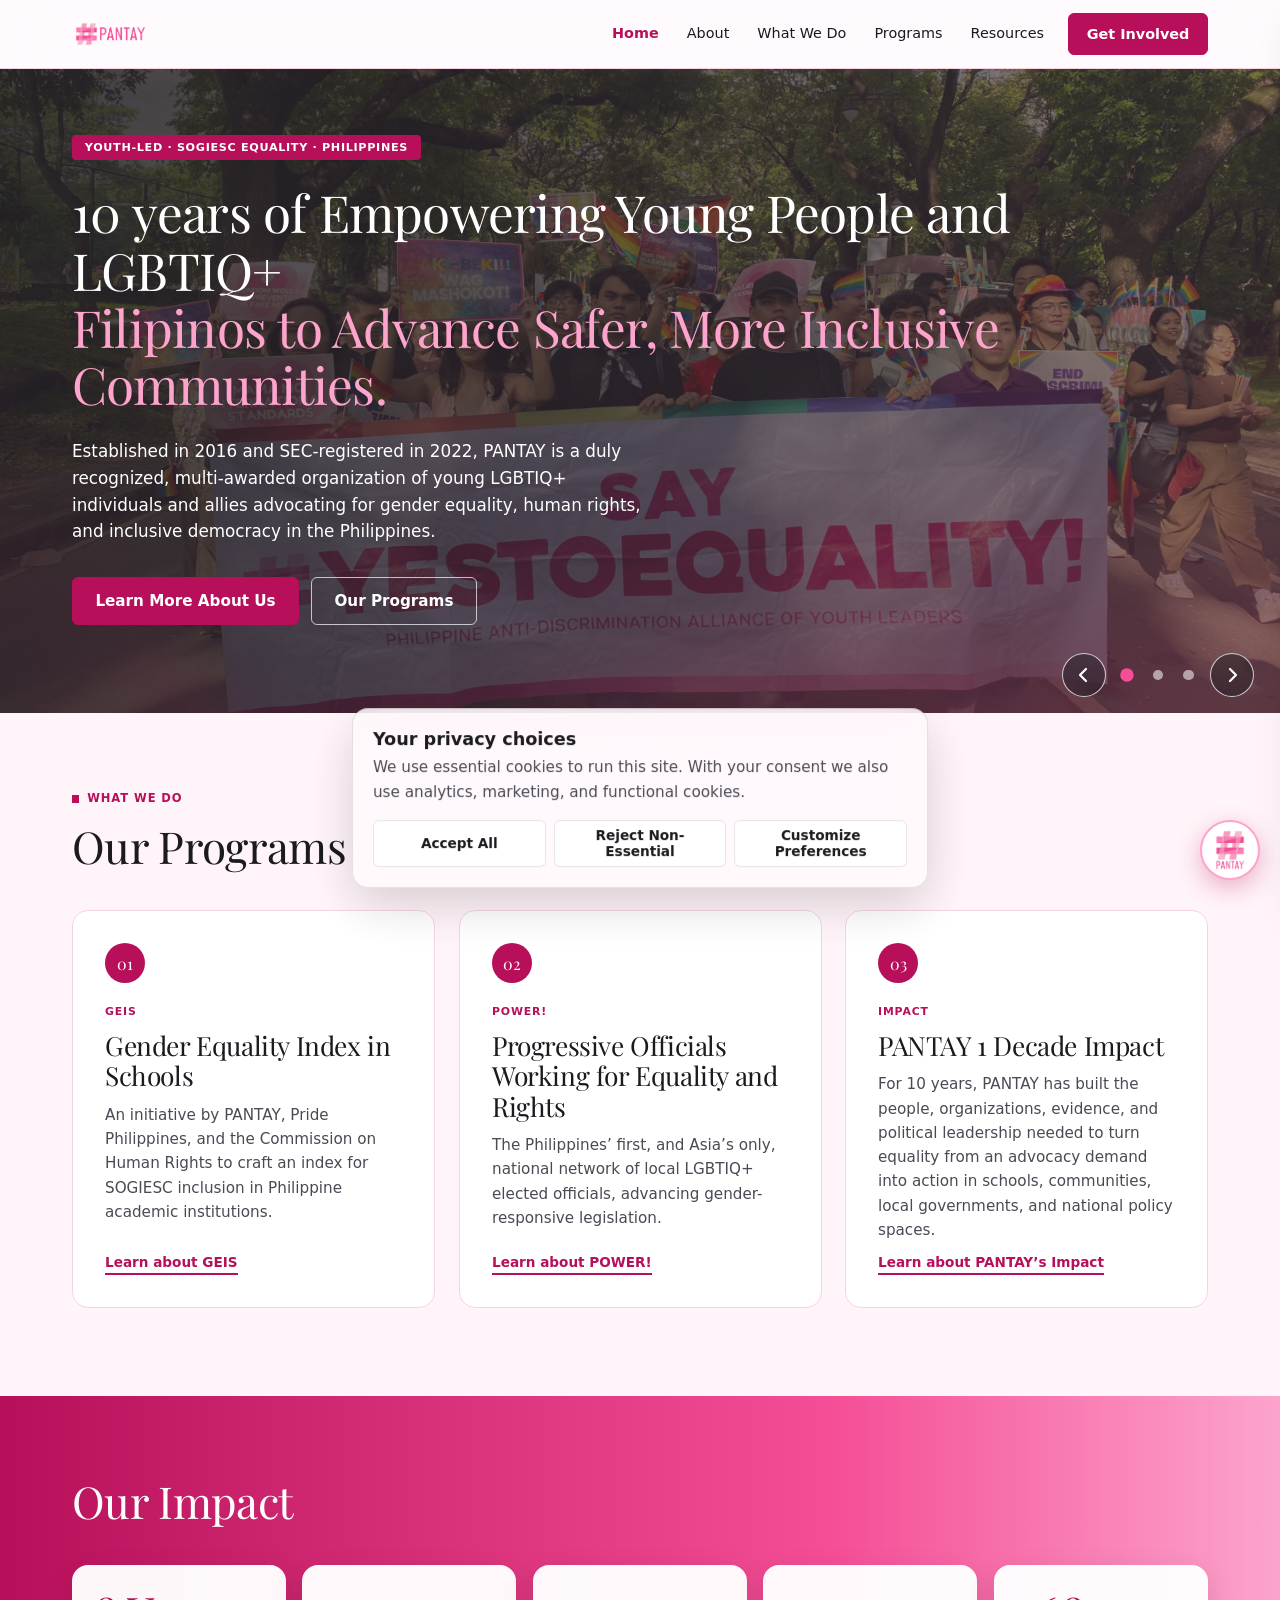
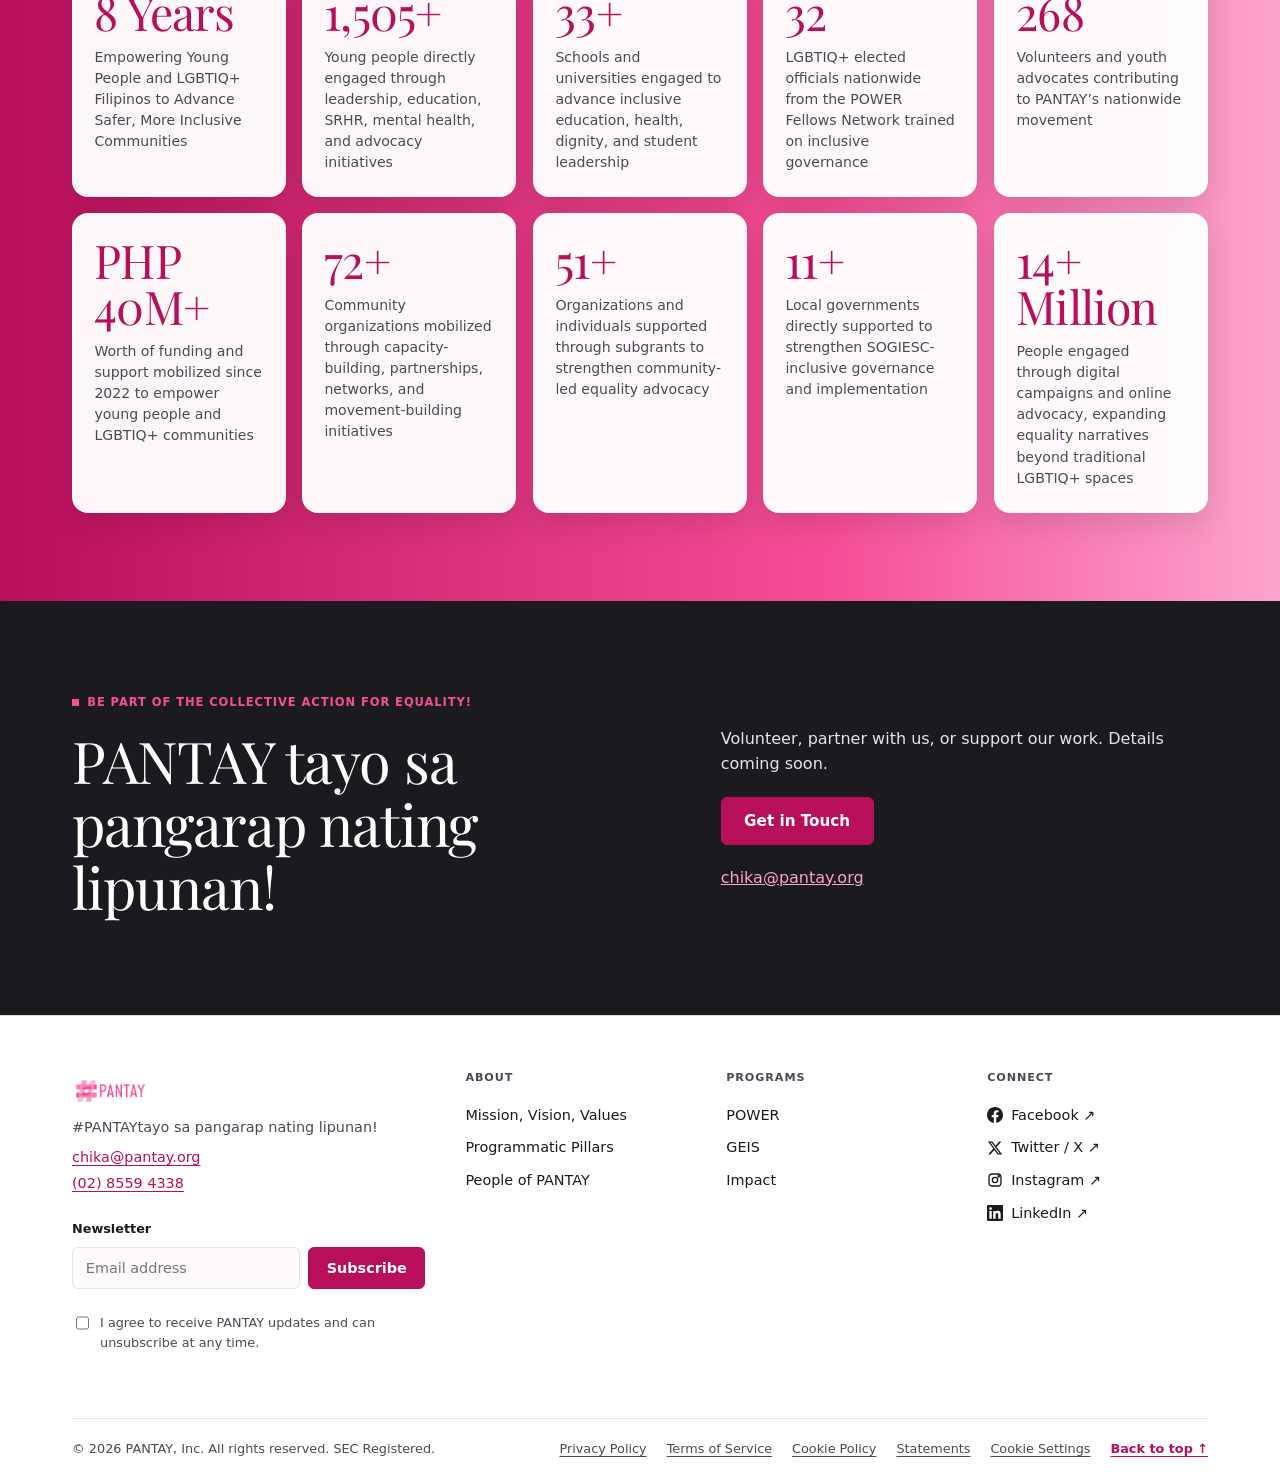
==== index.html @ 49d12f20 "Upload initial website files" ====
<!DOCTYPE html>
<html lang="en">
<head>
<meta charset="utf-8">
<meta name="viewport" content="width=device-width, initial-scale=1, viewport-fit=cover">
<title>PANTAY | 10 Years of Empowering Young People and LGBTIQ+ Filipinos</title>
<meta name="description" content="PANTAY is a multi-awarded organization of young LGBTIQ+ individuals and allies advocating for gender equality, human rights, and inclusive democracy in the Philippines.">
<link rel="icon" type="image/png" href="logo.png">
<link rel="apple-touch-icon" href="logo.png">
<link rel="preconnect" href="https://fonts.googleapis.com">
<link rel="preconnect" href="https://fonts.gstatic.com" crossorigin>
<link href="https://fonts.googleapis.com/css2?family=Playfair+Display:ital,wght@0,400;0,700;1,700&display=swap" rel="stylesheet">
<link rel="stylesheet" href="styles.css">
<link rel="stylesheet" href="ask-pantay.css">
<script src="script.js" defer></script>
</head>
<body>
<a class="skip" href="#main">Skip to main content</a>

<header class="site-header" id="hdr">
  <div class="wrap bar">
    <a href="/" class="brand-logo-link"><img src="assets/logo-pantay.png" alt="PANTAY Logo" class="brand-logo" /></a>
    <nav class="nav" aria-label="Primary"><a href="/" aria-current="page">Home</a><a href="about.html">About</a><a href="what-we-do.html">What We Do</a><a href="programs.html">Programs</a><a href="resources.html">Resources</a></nav>
    <a class="btn primary sm" href="get-involved.html">Get Involved</a>
    <button class="burger" id="burger" aria-label="Open menu" aria-expanded="false" aria-controls="drawer">
      <svg width="22" height="22" viewBox="0 0 22 22" fill="none" stroke="currentColor" stroke-width="2.2" stroke-linecap="round" aria-hidden="true"><path d="M3 6h16M3 11h16M3 16h16"/></svg>
    </button>
  </div>
</header>

<div class="scrim" id="scrim"></div>
<aside class="drawer" id="drawer" role="dialog" aria-modal="true" aria-label="Site menu" inert>
  <div class="drawer-top"><span class="tagline">dahil pantay tayo</span>
    <button class="burger" id="close" aria-label="Close menu"><svg width="20" height="20" viewBox="0 0 20 20" fill="none" stroke="currentColor" stroke-width="2.2" stroke-linecap="round" aria-hidden="true"><path d="M4 4l12 12M16 4L4 16"/></svg></button></div>
  <nav aria-label="Mobile"><a href="/">Home</a><a href="about.html">About</a><a href="what-we-do.html">What We Do</a><a href="programs.html">Programs</a><a href="resources.html">Resources</a></nav>
  <a class="btn primary" href="get-involved.html">Get Involved</a>
</aside>

<main id="main">
<section class="hero-bg" aria-labelledby="h1">
  <div class="hero-slides" aria-hidden="true">
    <div class="slide s1 on" style="--img:url(assets/hero/hero-1.jpg)"></div>
    <div class="slide s2" style="--img:url(assets/hero/hero-2.jpg)"></div>
    <div class="slide s3" style="--img:url(assets/hero/hero-3.jpg)"></div>
  </div>
  <div class="wrap">
    <p class="hero-tag">Youth-Led · SOGIESC Equality · Philippines</p>
    <h1 id="h1">10 years of Empowering Young People and LGBTIQ+ <span>Filipinos to Advance Safer, More Inclusive Communities.</span></h1>
    <p class="lede">Established in 2016 and SEC-registered in 2022, PANTAY is a duly recognized, multi-awarded organization of young LGBTIQ+ individuals and allies advocating for gender equality, human rights, and inclusive democracy in the Philippines.</p>
    <div class="cta"><a class="btn primary" href="about.html">Learn More About Us</a><a class="btn ghost" href="#programs">Our Programs</a></div>
  </div>
  <div class="hero-ctl" role="group" aria-label="Hero background photos">
    <button class="arrow" id="hprev" aria-label="Previous photo"><svg width="20" height="20" viewBox="0 0 20 20" fill="none" stroke="currentColor" stroke-width="2.2" stroke-linecap="round" stroke-linejoin="round" aria-hidden="true"><path d="M12 4l-6 6 6 6"/></svg></button>
    <button class="dot" aria-label="Show photo 1" aria-current="true"></button><button class="dot" aria-label="Show photo 2" aria-current="false"></button><button class="dot" aria-label="Show photo 3" aria-current="false"></button>
    <button class="arrow" id="hnext" aria-label="Next photo"><svg width="20" height="20" viewBox="0 0 20 20" fill="none" stroke="currentColor" stroke-width="2.2" stroke-linecap="round" stroke-linejoin="round" aria-hidden="true"><path d="M8 4l6 6-6 6"/></svg></button>
  </div>
</section>

<section class="what" id="programs" aria-labelledby="h2w">
  <div class="wrap">
    <p class="eyebrow">What We Do</p>
    <h2 id="h2w">Our Programs</h2>
    <div class="cards">
      <a class="card lift" href="geis.html"><span class="no" aria-hidden="true">01</span><span class="cat">GEIS</span><h3>Gender Equality Index in Schools</h3><p>An initiative by PANTAY, Pride Philippines, and the Commission on Human Rights to craft an index for SOGIESC inclusion in Philippine academic institutions.</p><span class="more">Learn about GEIS</span></a>
      <a class="card lift" href="power.html"><span class="no" aria-hidden="true">02</span><span class="cat">POWER!</span><h3>Progressive Officials Working for Equality and Rights</h3><p>The Philippines’ first, and Asia’s only, national network of local LGBTIQ+ elected officials, advancing gender-responsive legislation.</p><span class="more">Learn about POWER!</span></a>
      <a class="card lift" href="impact.html"><span class="no" aria-hidden="true">03</span><span class="cat">Impact</span><h3>PANTAY 1 Decade Impact</h3><p>For 10 years, PANTAY has built the people, organizations, evidence, and political leadership needed to turn equality from an advocacy demand into action in schools, communities, local governments, and national policy spaces.</p><span class="more">Learn about PANTAY’s Impact</span></a>
    </div>
  </div>
</section>

<section class="impact on-dark" id="impact" aria-labelledby="h2i">
  <div class="wrap">
    <h2 id="h2i">Our Impact</h2>
    <div class="stats" id="stats" tabindex="0" role="region" aria-label="Impact statistics, scrollable">
      <article class="stat lift" data-n="10" data-suf=" Years"><p class="num" aria-label="10 Years"><span aria-hidden="true">10 Years</span></p><p class="lbl">Empowering Young People and LGBTIQ+ Filipinos to Advance Safer, More Inclusive Communities</p></article>
      <article class="stat lift" data-n="2000" data-suf="+"><p class="num" aria-label="2,000+"><span aria-hidden="true">2,000+</span></p><p class="lbl">Young people directly engaged through leadership, education, SRHR, mental health, and advocacy initiatives</p></article>
      <article class="stat lift" data-n="50" data-suf="+"><p class="num" aria-label="50+"><span aria-hidden="true">50+</span></p><p class="lbl">Schools and universities engaged to advance inclusive education, health, dignity, and student leadership</p></article>
      <article class="stat lift" data-n="40"><p class="num" aria-label="40"><span aria-hidden="true">40</span></p><p class="lbl">LGBTIQ+ elected officials nationwide from the POWER Fellows Network trained on inclusive governance</p></article>
      <article class="stat lift" data-n="356"><p class="num" aria-label="356"><span aria-hidden="true">356</span></p><p class="lbl">Volunteers and youth advocates contributing to PANTAY’s nationwide movement</p></article>
      <article class="stat lift" data-n="70" data-pre="PHP " data-suf="M+"><p class="num" aria-label="PHP 70M+"><span aria-hidden="true">PHP 70M+</span></p><p class="lbl">Worth of funding and support mobilized since 2022 to empower young people and LGBTIQ+ communities</p></article>
      <article class="stat lift" data-n="100" data-suf="+"><p class="num" aria-label="100+"><span aria-hidden="true">100+</span></p><p class="lbl">Community organizations mobilized through capacity-building, partnerships, networks, and movement-building initiatives</p></article>
      <article class="stat lift" data-n="80" data-suf="+"><p class="num" aria-label="80+"><span aria-hidden="true">80+</span></p><p class="lbl">Organizations and individuals supported through subgrants to strengthen community-led equality advocacy</p></article>
      <article class="stat lift" data-n="20" data-suf="+"><p class="num" aria-label="20+"><span aria-hidden="true">20+</span></p><p class="lbl">Local governments directly supported to strengthen SOGIESC-inclusive governance and implementation</p></article>
      <article class="stat lift" data-n="20" data-suf="+ Million"><p class="num" aria-label="20+ Million"><span aria-hidden="true">20+ Million</span></p><p class="lbl">People engaged through digital campaigns and online advocacy, expanding equality narratives beyond traditional LGBTIQ+ spaces</p></article>
    </div>
  </div>
</section>

<section class="cta-band on-dark" aria-labelledby="h2c">
  <div class="wrap cta-grid">
    <div><p class="eyebrow">Be part of the collective action for equality!</p><h2 id="h2c">PANTAY tayo sa pangarap nating lipunan!</h2></div>
    <div><p>Volunteer, partner with us, or support our work. Details coming soon.</p><a class="btn primary" href="get-involved.html">Get in Touch</a><a class="mail" href="mailto:chika@pantay.org">chika@pantay.org</a></div>
  </div>
</section>
</main>

<footer>
  <div class="wrap">
    <div class="fgrid">
      <div class="fbrand">
        <a href="/" class="brand-logo-link"><img src="assets/logo-pantay.png" alt="PANTAY Logo" class="brand-logo" /></a>
        <p>#PANTAYtayo sa pangarap nating lipunan!</p>
        <a class="c" href="mailto:chika@pantay.org">chika@pantay.org</a>
        <a class="c" href="tel:+63285594338">(02) 8559 4338</a>
        <form id="news" novalidate>
          <label class="l" for="em">Newsletter</label>
          <div class="nrow"><input id="em" type="email" placeholder="Email address" autocomplete="email" aria-describedby="emerr"><button class="btn primary sm" type="submit">Subscribe</button></div>
          <div class="err" id="emerr"></div>
          <input class="hp" type="text" name="website" tabindex="-1" autocomplete="off" aria-hidden="true">
          <label class="check"><input id="cons" type="checkbox"> I agree to receive PANTAY updates and can unsubscribe at any time.</label>
          <div class="err" id="conserr"></div>
          <p id="newsmsg" role="status" aria-live="polite"></p>
        </form>
      </div>
      <nav class="fcol" aria-label="About"><h3>About</h3><a href="about.html#mission-vision-values">Mission, Vision, Values</a><a href="what-we-do.html">Programmatic Pillars</a><a href="about.html#people">People of PANTAY</a></nav>
      <nav class="fcol" aria-label="Programs"><h3>Programs</h3><a href="power.html">POWER</a><a href="geis.html">GEIS</a><a href="impact.html">Impact</a></nav>
      <nav class="fcol" aria-label="Connect"><h3>Connect</h3><a href="https://www.facebook.com/PANTAYPilipinas" rel="noopener"><svg viewBox="0 0 24 24" fill="currentColor" aria-hidden="true"><path d="M24 12.073c0-6.627-5.373-12-12-12s-12 5.373-12 12c0 5.99 4.388 10.954 10.125 11.854v-8.385H7.078v-3.47h3.047V9.43c0-3.007 1.792-4.669 4.533-4.669 1.312 0 2.686.235 2.686.235v2.953H15.83c-1.491 0-1.956.925-1.956 1.874v2.25h3.328l-.532 3.47h-2.796v8.385C19.612 23.027 24 18.062 24 12.073z"/></svg><span>Facebook ↗</span></a><a href="https://x.com/PANTAYtayo" rel="noopener"><svg viewBox="0 0 24 24" fill="currentColor" aria-hidden="true"><path d="M18.244 2.25h3.308l-7.227 8.26 8.502 11.24H16.17l-5.214-6.817L4.99 21.75H1.68l7.73-8.835L1.254 2.25H8.08l4.713 6.231zm-1.161 17.52h1.833L7.084 4.126H5.117z"/></svg><span>Twitter / X ↗</span></a><a href="https://www.instagram.com/pantaytayo/" rel="noopener"><svg viewBox="0 0 24 24" fill="none" stroke="currentColor" stroke-width="2" stroke-linecap="round" aria-hidden="true"><rect x="3" y="3" width="18" height="18" rx="5"/><circle cx="12" cy="12" r="4"/><circle cx="17.5" cy="6.5" r="1" fill="currentColor"/></svg><span>Instagram ↗</span></a><a href="https://www.linkedin.com/company/pantay-inc" rel="noopener"><svg viewBox="0 0 24 24" fill="currentColor" aria-hidden="true"><path d="M20.447 20.452h-3.554v-5.569c0-1.328-.027-3.037-1.852-3.037-1.853 0-2.136 1.445-2.136 2.939v5.667H9.351V9h3.414v1.561h.046c.477-.9 1.637-1.85 3.37-1.85 3.601 0 4.267 2.37 4.267 5.455v6.286zM5.337 7.433a2.062 2.062 0 01-2.063-2.065 2.064 2.064 0 112.063 2.065zm1.782 13.019H3.555V9h3.564v11.452zM22.225 0H1.771C.792 0 0 .774 0 1.729v20.542C0 23.227.792 24 1.771 24h20.451C23.2 24 24 23.227 24 22.271V1.729C24 .774 23.2 0 22.222 0h.003z"/></svg><span>LinkedIn ↗</span></a></nav>
    </div>
    <div class="fbottom">
      <p>© 2026 PANTAY, Inc. All rights reserved. SEC Registered.</p>
      <div class="legal"><a href="privacy-policy.html">Privacy Policy</a><a href="terms-of-service.html">Terms of Service</a><a href="cookie-policy.html">Cookie Policy</a><a href="statements.html">Statements</a><button type="button" id="cookieReopen">Cookie Settings</button><a href="#main">Back to top ↑</a></div>
    </div>
  </div>
</footer>

<section class="cookie" id="cookie" role="region" aria-labelledby="ckh">
  <div id="ckMain">
    <h2 id="ckh">Your privacy choices</h2>
    <p>We use essential cookies to run this site. With your consent we also use analytics, marketing, and functional cookies.</p>
    <div class="row">
      <button class="btn" id="ckAll">Accept All</button>
      <button class="btn" id="ckRej">Reject Non-Essential</button>
      <button class="btn" id="ckCus">Customize Preferences</button>
    </div>
  </div>
  <div id="ckPrefs" hidden>
    <h2>Customize preferences</h2>
    <div class="opt"><label for="o0">Strictly necessary (always on)</label><input id="o0" type="checkbox" checked disabled></div>
    <div class="opt"><label for="o1">Analytics</label><input id="o1" type="checkbox" data-k="analytics"></div>
    <div class="opt"><label for="o2">Marketing</label><input id="o2" type="checkbox" data-k="marketing"></div>
    <div class="opt"><label for="o3">Functional</label><input id="o3" type="checkbox" data-k="functional"></div>
    <div class="row" style="margin-top:1rem"><button class="btn" id="ckBack">Back</button><button class="btn pink" id="ckSave">Save Preferences</button></div>
  </div>
</section>

<!-- Ask PANTAY assistant -->
<div class="ap-launcher">
  <button class="ap-btn lift" id="apBtn" aria-label="Open Ask PANTAY chat" aria-expanded="false" aria-controls="apPanel">
    <img class="ap-logo" src="logo.png" alt="">
    <svg hidden width="28" height="28" viewBox="0 0 24 24" fill="none" stroke="currentColor" stroke-width="2" stroke-linecap="round" stroke-linejoin="round" aria-hidden="true"><path d="M21 12a8 8 0 0 1-11.6 7.1L4 20l1-4.6A8 8 0 1 1 21 12z"/><path d="M9 11h.01M12 11h.01M15 11h.01"/></svg>
  </button>
  <span class="ap-tip">Ask PANTAY</span>
</div>

<section class="ap-panel" id="apPanel" role="dialog" aria-label="Ask PANTAY">
  <header class="ap-head">
    <div class="ap-av" aria-hidden="true">
      <img class="ap-logo" src="logo.png" alt="">
      <svg hidden width="20" height="20" viewBox="0 0 24 24" fill="none" stroke="currentColor" stroke-width="2.2" stroke-linecap="round" stroke-linejoin="round"><path d="M12 21s-7-4.4-9.3-9A5.3 5.3 0 0 1 12 6a5.3 5.3 0 0 1 9.3 6C19 16.6 12 21 12 21z"/></svg>
    </div>
    <div class="ap-title">Ask PANTAY</div>
    <button class="ap-x" id="apClose" aria-label="Close chat"><svg width="20" height="20" viewBox="0 0 24 24" fill="none" stroke="currentColor" stroke-width="2.2" stroke-linecap="round" aria-hidden="true"><path d="M6 6l12 12M18 6L6 18"/></svg></button>
  </header>
  <div class="ap-log" id="apLog" aria-live="polite"></div>
  <div class="ap-chips" id="apChips"></div>
  <form class="ap-form" id="apForm" autocomplete="off">
    <input class="ap-in" id="apIn" type="text" placeholder="Ask a question…" aria-label="Your question" maxlength="200">
    <button class="ap-send" type="submit" aria-label="Send"><svg width="20" height="20" viewBox="0 0 24 24" fill="none" stroke="currentColor" stroke-width="2.4" stroke-linecap="round" stroke-linejoin="round" aria-hidden="true"><path d="M7 17L17 7M8 7h9v9"/></svg></button>
  </form>
</section>
</body>
</html>
---- styles.css ----
/* ===== TOKENS: Figma layout + Brand Board palette ===== */
/* Swap in licensed fonts once available:
@font-face{font-family:"Nourd";src:url(assets/fonts/Nourd-Heavy.woff2) format("woff2");font-weight:900} */
:root{
  --pink:#F54E96;--pink-soft:#FCA4CC;--orange:#FFB552;--yellow:#FFE95E;--green:#19B04B;--sky:#8DD8FB;--orchid:#C166A8;
  --magenta:#B80F5A;                 /* AA-safe brand pink: buttons, links, numbers (white text passes) */
  --ink:#1A1A1F;--ink-2:#4A4A55;--surface:#FFFBFD;--tint:#FFF4F9;--card:#fff;--line:rgba(0,0,0,.1);--pink-line:#F6D3E4;
  --sans:"Nourd",system-ui,-apple-system,"Segoe UI",sans-serif;
  --serif:"Playfair Display",Georgia,serif;
  --glass:rgba(255,251,253,.82);--shadow-lg:0 18px 50px rgba(0,0,0,.16);--press:100ms;   /* springs mirrored in script.js */
  box-sizing:border-box;padding-top:env(safe-area-inset-top,0px);padding-bottom:env(safe-area-inset-bottom,0px)}
@media (prefers-reduced-transparency:reduce){:root{--glass:var(--surface)}}
@media (prefers-contrast:more){:root{--ink-2:var(--ink);--pink-line:var(--ink)}}
*,*::before,*::after{box-sizing:inherit}
html{scroll-padding-top:calc(5rem + env(safe-area-inset-top,0px))}
body{margin:0;background:var(--surface);color:var(--ink);font:400 1rem/1.6 var(--sans);-webkit-font-smoothing:antialiased;overflow-x:hidden}
a{color:inherit}
:focus-visible{outline:3px solid var(--ink);outline-offset:3px;border-radius:6px}
.on-dark :focus-visible{outline-color:var(--yellow)}
.sr{position:absolute;width:1px;height:1px;overflow:hidden;clip:rect(0 0 0 0);white-space:nowrap}
.skip{position:absolute;left:1rem;top:-4rem;background:var(--ink);color:var(--surface);padding:.7rem 1rem;border-radius:8px;z-index:100}.skip:focus{top:1rem}
.wrap{max-width:74rem;margin:0 auto;padding:0 1.5rem}
h1,h2,h3{font-family:var(--serif);font-weight:400;letter-spacing:-.015em;margin:0}
h1{font-size:clamp(2.1rem,4.8vw,3.2rem);line-height:1.12}
h2{font-size:clamp(1.9rem,3.8vw,2.75rem);line-height:1.12}
.eyebrow{display:flex;align-items:center;gap:.5rem;font:800 .72rem/1 var(--sans);letter-spacing:.08em;text-transform:uppercase;color:var(--magenta);margin:0 0 1rem}
.eyebrow::before{content:"";width:.45rem;height:.45rem;background:currentColor}
.tagline{font:italic 700 1.25rem/1.3 var(--serif);color:var(--magenta)}

/* ===== BUTTONS ===== */
.btn{display:inline-flex;align-items:center;justify-content:center;min-height:3rem;padding:.6rem 1.4rem;border-radius:6px;font:700 .95rem var(--sans);text-decoration:none;color:var(--ink);background:var(--card);border:1px solid var(--line);cursor:pointer;touch-action:manipulation;transition:transform var(--press) ease-out,background-color .15s}
.btn:active{transform:scale(.97)}
.btn.primary{background:var(--magenta);border-color:var(--magenta);color:#fff}
.btn.primary:hover{background:#9c0b4b;border-color:#9c0b4b}
.btn.ghost{background:transparent;color:#fff;border-color:rgba(255,255,255,.7)}
.btn.ghost:hover{background:rgba(255,255,255,.14)}
.btn.sm{min-height:2.6rem;padding:.4rem 1.1rem;font-size:.9rem}

/* ===== HEADER ===== */
.site-header{position:sticky;top:0;z-index:40;background:var(--glass);-webkit-backdrop-filter:blur(20px) saturate(180%);backdrop-filter:blur(20px) saturate(180%);border-bottom:1px solid var(--pink-line);padding-top:env(safe-area-inset-top,0px);margin-top:calc(-1 * env(safe-area-inset-top,0px))}
.bar{display:flex;align-items:center;gap:1.5rem;min-height:4.25rem}
.brand-logo-link{display:block;margin-right:auto;border-radius:6px}
.brand-logo{display:block;height:2.4rem;width:auto}
.nav{display:none;gap:1.75rem}
.nav a{font:500 .9rem var(--sans);text-decoration:none;padding:.4rem 0;border-bottom:2px solid transparent}
.nav a:hover{border-bottom-color:var(--pink-soft)}
.nav a[aria-current]{color:var(--magenta);font-weight:700}
.burger{width:2.75rem;height:2.75rem;border-radius:8px;border:1px solid var(--line);background:var(--card);color:var(--ink);display:grid;place-items:center;cursor:pointer;transition:transform var(--press) ease-out}
.burger:active{transform:scale(.94)}
@media (min-width:64rem){.nav{display:flex}.bar>.burger{display:none}}

/* ===== DRAWER ===== */
.scrim{position:fixed;inset:0;background:rgba(26,26,31,.45);opacity:0;pointer-events:none;z-index:60}.scrim.on{pointer-events:auto}
.drawer{position:fixed;top:0;right:0;bottom:0;width:min(22rem,88vw);z-index:70;background:var(--surface);border-radius:20px 0 0 20px;box-shadow:var(--shadow-lg);padding:calc(1rem + env(safe-area-inset-top,0px)) 1.5rem calc(1.5rem + env(safe-area-inset-bottom,0px));overflow-y:auto;transform:translateX(110%);touch-action:pan-y;will-change:transform}
.drawer-top{display:flex;justify-content:space-between;align-items:center;margin-bottom:1rem}
.drawer nav a{display:block;padding:1rem .25rem;font:400 1.6rem/1.1 var(--serif);text-decoration:none;border-bottom:1px solid var(--pink-line)}
.drawer nav a:active{background:var(--tint)}
.drawer .btn{margin-top:1.5rem;width:100%}

/* ===== COOKIE SHEET ===== */
.cookie{position:fixed;left:0;right:0;bottom:0;z-index:50;width:min(36rem,calc(100% - 1.5rem));margin:0 auto calc(.75rem + env(safe-area-inset-bottom,0px));background:var(--glass);-webkit-backdrop-filter:blur(24px) saturate(180%);backdrop-filter:blur(24px) saturate(180%);border:1px solid var(--line);border-radius:16px;box-shadow:var(--shadow-lg);padding:1.25rem;transform:translateY(120%);opacity:0;visibility:hidden;transform-origin:50% 100%}
.cookie h2{font:700 1.1rem var(--sans);letter-spacing:0}
.cookie p{margin:.4rem 0 1rem;font-size:.95rem;color:var(--ink-2)}
.cookie .row{display:grid;gap:.5rem}
@media (min-width:34rem){.cookie .row{grid-template-columns:repeat(3,1fr)}}
.cookie .btn{width:100%;min-height:2.75rem;padding:.4rem .6rem;font-size:.85rem}
.opt{display:flex;justify-content:space-between;align-items:center;padding:.7rem 0;border-bottom:1px solid var(--line)}
.opt input{width:1.3rem;height:1.3rem;accent-color:var(--magenta)}
.cookie [hidden]{display:none}

/* ===== HERO (photo background slot with dark overlay) ===== */
/* SWAP: put photos at assets/hero/hero-1.jpg, hero-2.jpg, hero-3.jpg (gradients show until then) */
.hero-bg{position:relative;isolation:isolate;overflow:hidden;color:#fff;padding:4rem 0 5.5rem;background:var(--ink);touch-action:pan-y}
.hero-slides{position:absolute;inset:0;z-index:-2}
.slide{position:absolute;inset:0;opacity:0;transition:opacity .9s ease;background:var(--img,none) center/cover no-repeat,var(--fb)}
.slide.on{opacity:1}
.s1{--fb:radial-gradient(45% 70% at 90% 10%,var(--pink),transparent 70%),radial-gradient(40% 60% at 10% 100%,var(--orchid),transparent 70%),var(--ink)}
.s2{--fb:radial-gradient(45% 70% at 10% 10%,var(--sky),transparent 70%),radial-gradient(40% 60% at 90% 100%,var(--pink),transparent 70%),var(--ink)}
.s3{--fb:radial-gradient(45% 70% at 80% 0%,var(--yellow),transparent 70%),radial-gradient(40% 60% at 5% 90%,var(--green),transparent 70%),var(--ink)}
.hero-bg::before{content:"";position:absolute;inset:0;z-index:-1;background:linear-gradient(90deg,rgba(26,26,31,.82),rgba(26,26,31,.5))}
.hero-ctl{position:absolute;right:1.25rem;bottom:1rem;display:flex;align-items:center;gap:.15rem}
.hero-ctl .arrow{width:2.75rem;height:2.75rem;margin:0 .35rem;border-radius:50%;border:1px solid rgba(255,255,255,.75);background:rgba(26,26,31,.45);-webkit-backdrop-filter:blur(12px);backdrop-filter:blur(12px);color:#fff;display:grid;place-items:center;cursor:pointer;transition:transform var(--press) ease-out,background-color .15s}
.hero-ctl .arrow:hover{background:rgba(255,255,255,.2)}
.hero-ctl .arrow:active{transform:scale(.92)}
.hero-ctl .dot{width:1.75rem;height:1.75rem;padding:0;border:0;background:none;cursor:pointer;display:grid;place-items:center}
.hero-ctl .dot::before{content:"";width:.65rem;height:.65rem;border-radius:50%;background:rgba(255,255,255,.55);transition:transform var(--press) ease-out,background-color .2s}
.hero-ctl .dot[aria-current=true]::before{background:var(--pink);transform:scale(1.35)}
.hero-tag{display:inline-block;background:var(--magenta);color:#fff;padding:.45rem .8rem;border-radius:4px;font:800 .7rem/1 var(--sans);letter-spacing:.06em;text-transform:uppercase;margin:0 0 1.5rem}
.hero-bg h1 span{display:block;color:var(--pink-soft)}
.hero-bg .lede{max-width:36rem;margin:1.5rem 0 2rem;font-size:1.05rem;color:#fff}
.cta{display:flex;flex-wrap:wrap;gap:.75rem}

/* ===== PROGRAM CARDS (each links to its article page) ===== */
.what{background:var(--tint);padding:5rem 0 5.5rem}
.what h2{margin-bottom:2.5rem}
.cards{display:grid;gap:1.5rem;grid-template-columns:repeat(3,1fr)}
.card{display:flex;flex-direction:column;gap:.75rem;padding:2rem;background:var(--card);border:1px solid var(--pink-line);border-radius:16px;text-decoration:none;color:var(--ink);touch-action:manipulation;will-change:transform}
.card .no{display:grid;place-items:center;width:2.5rem;height:2.5rem;margin-bottom:.75rem;border-radius:50%;background:var(--magenta);color:#fff;font:400 1rem var(--serif)}
.card .cat{font:800 .68rem/1 var(--sans);letter-spacing:.08em;text-transform:uppercase;color:var(--magenta)}
.card h3{font-size:1.65rem;line-height:1.15}
.card p{margin:0;color:var(--ink-2);font-size:.95rem}
.card .more{align-self:flex-start;margin-top:auto;padding-bottom:.15rem;border-bottom:2px solid var(--magenta);color:var(--magenta);font:700 .85rem var(--sans)}
@media (max-width:56rem){.cards{grid-template-columns:1fr}}

/* ===== IMPACT (pink gradient band, count-up cards) ===== */
.impact{color:#fff;padding:5rem 0 5.5rem;background:linear-gradient(90deg,#B80F5A 0%,var(--pink) 65%,var(--pink-soft) 100%)}
.impact h2{margin-bottom:2.5rem}
.stats{display:flex;gap:1rem;overflow-x:auto;scroll-snap-type:x mandatory;overscroll-behavior-x:contain;padding:.5rem 1.5rem 1.5rem;margin:0 -1.5rem;scroll-padding:0 1.5rem}
.stat{flex:0 0 78%;scroll-snap-align:start;padding:1.5rem 1.4rem;background:rgba(255,255,255,.97);color:var(--ink);border-radius:16px;box-shadow:0 10px 30px rgba(0,0,0,.12);will-change:transform}
.num{font:400 clamp(2.2rem,4vw,2.9rem)/1 var(--serif);letter-spacing:-.02em;margin:0 0 .7rem;color:var(--magenta);font-variant-numeric:tabular-nums}
.lbl{margin:0;font-size:.88rem;line-height:1.5;color:var(--ink-2)}
@media (min-width:45rem){.stats{display:grid;grid-template-columns:repeat(2,1fr);overflow:visible;padding:0;margin:0}.stat{flex:none}}
@media (min-width:64rem){.stats{grid-template-columns:repeat(5,1fr)}}

/* ===== CLOSING CTA (dark) ===== */
.cta-band{background:var(--ink);color:#fff;padding:6rem 0}
.cta-grid{display:grid;gap:2.5rem;align-items:center}
@media (min-width:56rem){.cta-grid{grid-template-columns:1.2fr 1fr;gap:4rem}}
.cta-band .eyebrow{color:var(--pink)}
.cta-band h2{font-size:clamp(2.2rem,5vw,3.6rem);line-height:1.1}
.cta-band p{margin:0 0 1.25rem;color:#E9E4EA}
.cta-band .mail{display:block;margin-top:1.25rem;color:var(--pink-soft)}

/* ===== FOOTER ===== */
footer{background:var(--card);border-top:1px solid var(--pink-line);padding:3.5rem 0 1.5rem}
.fgrid{display:grid;gap:2.5rem}
@media (min-width:56rem){.fgrid{grid-template-columns:1.6fr 1fr 1fr 1fr}}
footer p{margin:.4rem 0;font-size:.9rem;color:var(--ink-2)}
footer a{text-underline-offset:3px}
.fbrand a.c{color:var(--magenta);font-size:.9rem;display:block;margin:.2rem 0}
.fcol h3{font:800 .7rem/1 var(--sans);letter-spacing:.08em;text-transform:uppercase;color:var(--ink-2);margin:0 0 1rem}
.fcol a{display:flex;align-items:center;gap:.5rem;padding:.3rem 0;font-size:.9rem;text-decoration:none}
.fcol a:hover{color:var(--magenta)}
.fcol svg{width:1rem;height:1rem;flex:none}
#news{margin-top:1.25rem}
#news label.l{font:700 .8rem var(--sans)}
.nrow{display:flex;gap:.5rem;margin-top:.4rem}
#news input[type=email]{flex:1;min-width:0;min-height:2.6rem;padding:.4rem .8rem;border:1px solid var(--line);border-radius:6px;font:400 .9rem var(--sans);background:var(--surface);color:var(--ink)}
#news input[aria-invalid=true]{border-color:#8A0A42;box-shadow:0 0 0 1px #8A0A42}
.err{color:#8A0A42;font-weight:700;font-size:.82rem;min-height:1.1rem}
.check{display:flex;gap:.5rem;align-items:flex-start;font-size:.8rem;color:var(--ink-2);margin-top:.4rem}
.check input{width:1.1rem;height:1.1rem;margin-top:.1rem;accent-color:var(--magenta)}
.hp{position:absolute;left:-9999px}
#newsmsg{font-weight:700;font-size:.85rem}
.fbottom{display:flex;flex-wrap:wrap;gap:.75rem 2rem;justify-content:space-between;margin-top:2.5rem;padding-top:1.25rem;border-top:1px solid var(--line);font-size:.8rem;color:var(--ink-2)}
.fbottom p{margin:0;font-size:.8rem}
.legal{display:flex;flex-wrap:wrap;gap:.4rem 1.25rem}
.legal button{background:none;border:0;padding:0;font:inherit;text-decoration:underline;text-underline-offset:3px;color:inherit;cursor:pointer}
.legal a:last-child{color:var(--magenta);font-weight:700}


/* ===== ARTICLE PAGES ===== */
.art-hero{background:var(--tint);border-bottom:1px solid var(--pink-line);padding:3rem 0 3.5rem}
.crumbs{margin:0 0 1.5rem;font-size:.85rem;color:var(--ink-2)}.crumbs a{text-underline-offset:3px}
.art-hero h1{max-width:46rem}
.art-hero .lede{max-width:40rem;margin:1.25rem 0 0;font-size:1.1rem;color:var(--ink-2)}
.art{display:grid;gap:3rem;padding:3rem 0 4.5rem}
@media (min-width:56rem){.art{grid-template-columns:1.7fr 1fr}}
.art-photo{position:relative;aspect-ratio:16/9;border-radius:20px;margin-bottom:1.5rem;background:radial-gradient(60% 70% at 15% 20%,var(--yellow),transparent 70%),radial-gradient(55% 70% at 90% 30%,var(--sky),transparent 70%),radial-gradient(65% 70% at 40% 100%,var(--orchid),transparent 70%),var(--pink-soft)}
.art-photo span{position:absolute;left:1rem;top:1rem;background:var(--glass);padding:.4rem .8rem;border-radius:999px;font:700 .8rem var(--sans)}
.art h2{font-size:1.9rem;margin:2.25rem 0 .75rem}
.art p{max-width:42rem;margin:0 0 1rem}
.note{color:var(--ink-2);font-style:italic}
.aside .fact{background:var(--tint);border:1px solid var(--pink-line);border-radius:16px;padding:1.4rem;margin-bottom:1rem}
.fact b{display:block;font:400 2.4rem/1 var(--serif);color:var(--magenta);margin-bottom:.4rem}
.fact span{font-size:.9rem;color:var(--ink-2)}
.aside h3{font:800 .7rem/1 var(--sans);letter-spacing:.08em;text-transform:uppercase;margin:1.75rem 0 .75rem}
.aside a.dl{display:block;padding:.7rem 0;border-bottom:1px solid var(--pink-line);font-weight:700;font-size:.9rem;text-decoration:none}
.aside a.dl:hover{text-decoration:underline;text-decoration-color:var(--magenta);text-decoration-thickness:2px}
.next{background:var(--tint);border-top:1px solid var(--pink-line);padding:3.5rem 0 4rem}
.next h2{margin-bottom:1.75rem;font-size:1.9rem}
.cards.two{grid-template-columns:repeat(2,1fr)}
@media (max-width:56rem){.cards.two{grid-template-columns:1fr}}
@media (prefers-reduced-motion:reduce){.btn,.burger,.slide,.hero-ctl .dot::before{transition:none}}


/* ===== ASK PANTAY ASSISTANT (floating launcher + chat panel) ===== */
.ap-launcher [hidden],.ap-panel [hidden]{display:none!important}
.ap-launcher{position:fixed;right:1.25rem;bottom:calc(1.25rem + env(safe-area-inset-bottom,0px));z-index:45;display:flex;flex-direction:row-reverse;align-items:center;gap:.75rem}
.ap-btn{width:3.75rem;height:3.75rem;padding:0;border-radius:50%;border:2px solid var(--pink-soft);background:#fff;color:var(--magenta);box-shadow:0 8px 24px rgba(184,15,90,.3);display:grid;place-items:center;overflow:hidden;cursor:pointer;touch-action:manipulation}
.ap-logo{width:78%;height:78%;object-fit:contain;display:block}
/* tooltip: shows when the cursor is on the button, or on keyboard focus */
.ap-tip{background:var(--ink);color:#fff;font:700 .85rem/1 var(--sans);padding:.75rem 1rem;border-radius:12px;white-space:nowrap;opacity:0;transform:translateX(8px);pointer-events:none;transition:opacity .2s,transform .3s cubic-bezier(.32,.72,0,1)}
.ap-btn:hover~.ap-tip,.ap-btn:focus-visible~.ap-tip{opacity:1;transform:none}
.ap-btn[aria-expanded="true"]~.ap-tip{opacity:0}

.ap-panel{position:fixed;right:1.25rem;bottom:calc(5.75rem + env(safe-area-inset-bottom,0px));z-index:46;width:min(24rem,calc(100vw - 2rem));height:min(34rem,calc(100dvh - 8.5rem));display:flex;flex-direction:column;background:var(--card);border:1px solid var(--pink-line);border-radius:20px;box-shadow:var(--shadow-lg);overflow:hidden;transform-origin:100% 100%;opacity:0;visibility:hidden}
.ap-head{display:flex;align-items:center;gap:.75rem;padding:.85rem 1rem;background:var(--glass);-webkit-backdrop-filter:blur(20px) saturate(180%);backdrop-filter:blur(20px) saturate(180%);border-bottom:1px solid var(--pink-line)}
.ap-av{width:2.4rem;height:2.4rem;border-radius:50%;background:#fff;border:1.5px solid var(--pink-soft);display:grid;place-items:center;color:var(--magenta);overflow:hidden;flex:none}
.ap-av .ap-logo{width:80%;height:80%}
.ap-title{flex:1;font:800 1.05rem var(--sans);color:var(--magenta)}
.ap-x{width:2.5rem;height:2.5rem;border:0;border-radius:50%;background:transparent;color:var(--ink);display:grid;place-items:center;cursor:pointer;transition:transform var(--press) ease-out,background-color .15s}
.ap-x:hover{background:var(--tint)}
.ap-x:active{transform:scale(.92)}
.ap-log{flex:1;overflow-y:auto;overscroll-behavior:contain;padding:1rem;display:flex;flex-direction:column;gap:.6rem}
.ap-msg{max-width:88%;padding:.65rem .9rem;border-radius:16px;font-size:.93rem;line-height:1.5;overflow-wrap:anywhere;animation:apin .3s cubic-bezier(.32,.72,0,1)}
.ap-msg.bot{align-self:flex-start;background:var(--tint);border:1px solid var(--pink-line);border-bottom-left-radius:5px}
.ap-msg.me{align-self:flex-end;background:var(--pink-soft);font-weight:600;border-bottom-right-radius:5px}
.ap-msg a{color:var(--magenta);font-weight:700;text-underline-offset:3px}
.ap-msg ul{margin:.4rem 0 0;padding-left:1.1rem}
.ap-msg li{margin:.25rem 0}
.ap-msg.typing{padding:.8rem .9rem;display:flex;gap:.3rem}
.ap-msg.typing i{width:.45rem;height:.45rem;border-radius:50%;background:var(--orchid);animation:apb 1s infinite ease-in-out}
.ap-msg.typing i:nth-child(2){animation-delay:.15s}.ap-msg.typing i:nth-child(3){animation-delay:.3s}
.ap-chips{display:flex;flex-wrap:wrap;gap:.5rem;padding:0 1rem .8rem}
.ap-chip{min-height:2.25rem;padding:.4rem .85rem;border:1.5px solid var(--magenta);border-radius:999px;background:transparent;color:var(--magenta);font:700 .82rem var(--sans);cursor:pointer;touch-action:manipulation;transition:transform var(--press) ease-out,background-color .15s}
.ap-chip:hover{background:var(--tint)}
.ap-chip:active{transform:scale(.96)}
.ap-form{display:flex;gap:.6rem;padding:.8rem 1rem calc(.9rem + env(safe-area-inset-bottom,0px));border-top:1px solid var(--pink-line)}
.ap-in{flex:1;min-width:0;min-height:2.9rem;padding:.4rem .9rem;border:1.5px solid var(--line);border-radius:12px;background:var(--surface);color:var(--ink);font:500 .95rem var(--sans)}
.ap-in:focus,.ap-in:focus-visible{outline:none;border-color:var(--magenta);box-shadow:0 0 0 3px rgba(252,164,204,.55)}
.ap-send{width:2.9rem;border:0;border-radius:12px;background:var(--magenta);color:#fff;display:grid;place-items:center;cursor:pointer;touch-action:manipulation;transition:transform var(--press) ease-out,background-color .15s}
.ap-send:hover{background:#9c0b4b}
.ap-send:active{transform:scale(.94)}
@keyframes apin{from{opacity:0;transform:translateY(8px) scale(.97)}}
@keyframes apb{0%,60%,100%{transform:translateY(0);opacity:.5}30%{transform:translateY(-4px);opacity:1}}
@media (prefers-reduced-motion:reduce){.ap-msg{animation:none}.ap-msg.typing i{animation:none;opacity:.7}.ap-tip,.ap-x,.ap-chip,.ap-send{transition:none}}
@media (prefers-reduced-transparency:reduce){.ap-head{background:var(--surface);-webkit-backdrop-filter:none;backdrop-filter:none}}
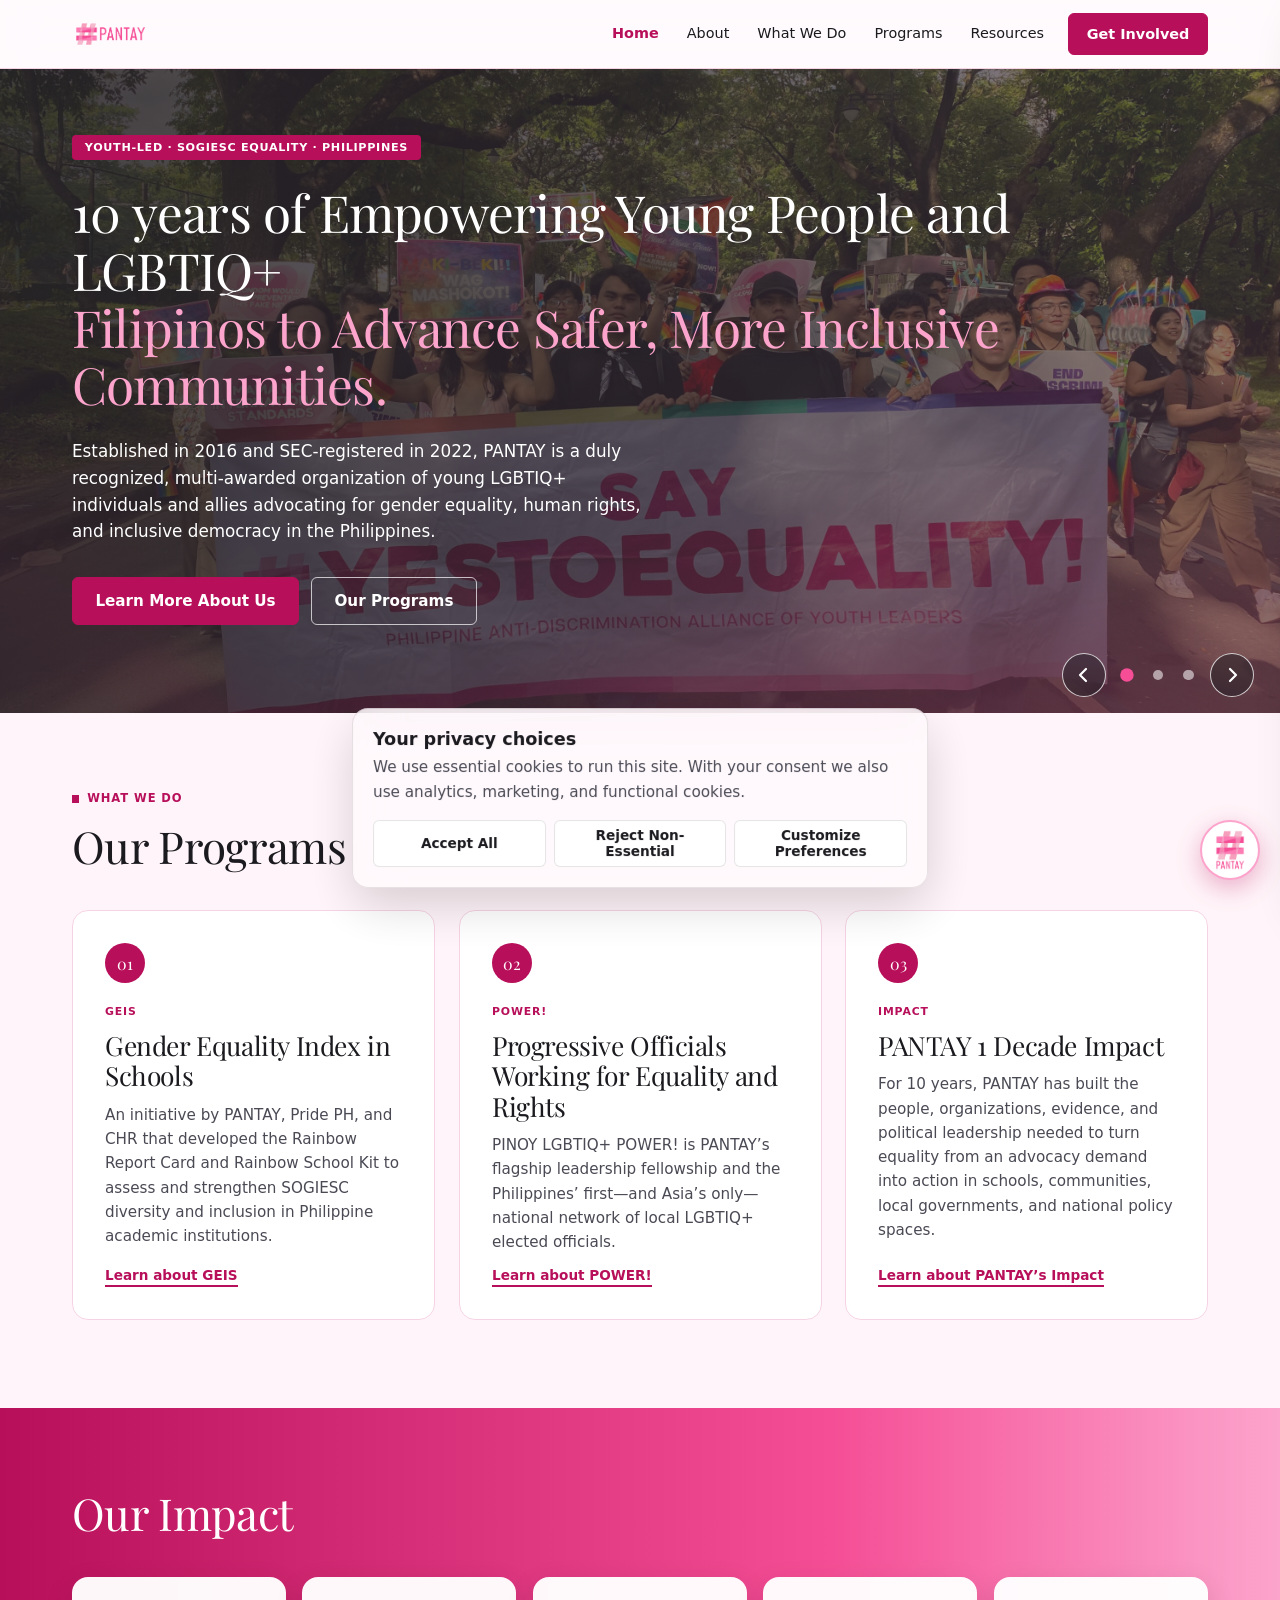
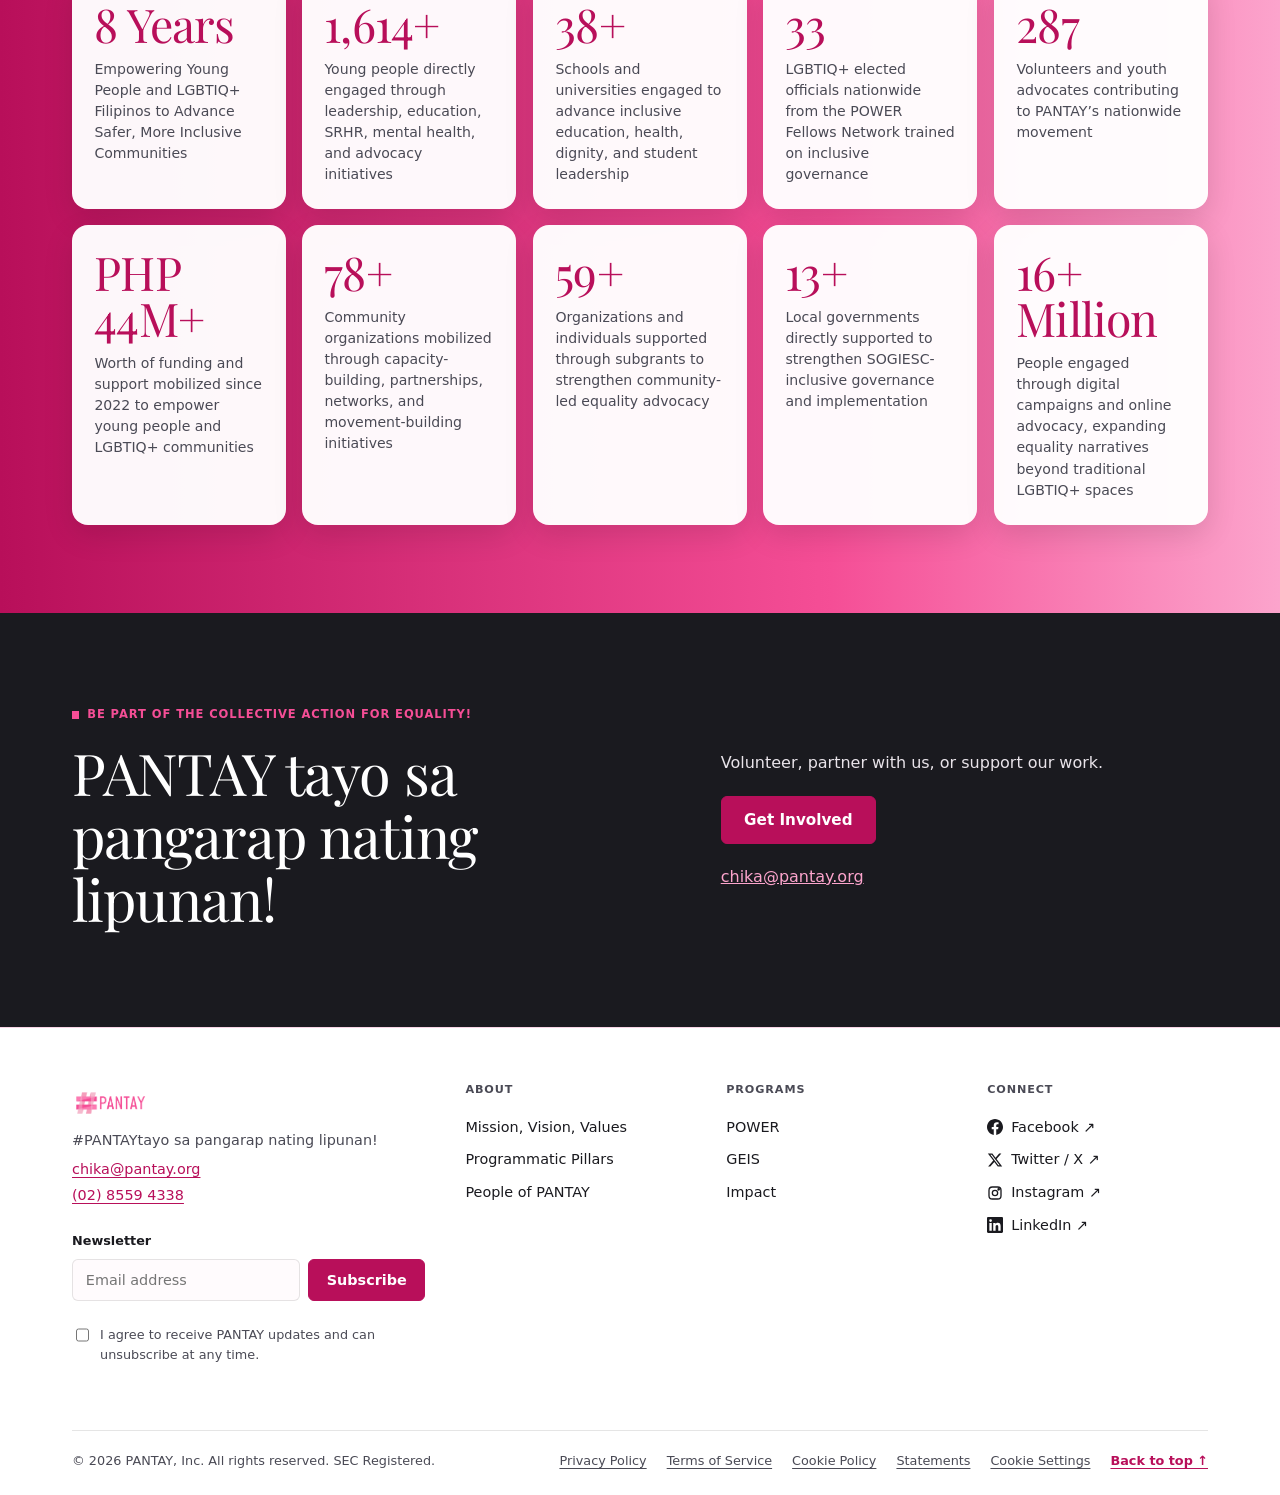
==== commit df66228b: "Add new pages and update site structure" ====
--- a/index.html
+++ b/index.html
@@ -11,8 +11,9 @@
 <link rel="preconnect" href="https://fonts.gstatic.com" crossorigin>
 <link href="https://fonts.googleapis.com/css2?family=Playfair+Display:ital,wght@0,400;0,700;1,700&display=swap" rel="stylesheet">
 <link rel="stylesheet" href="styles.css">
-<link rel="stylesheet" href="ask-pantay.css">
+<link rel="stylesheet" href="pages.css">
 <script src="script.js" defer></script>
+<script src="pages.js" defer></script>
 </head>
 <body>
 <a class="skip" href="#main">Skip to main content</a>
@@ -22,9 +23,7 @@
     <a href="/" class="brand-logo-link"><img src="assets/logo-pantay.png" alt="PANTAY Logo" class="brand-logo" /></a>
     <nav class="nav" aria-label="Primary"><a href="/" aria-current="page">Home</a><a href="about.html">About</a><a href="what-we-do.html">What We Do</a><a href="programs.html">Programs</a><a href="resources.html">Resources</a></nav>
     <a class="btn primary sm" href="get-involved.html">Get Involved</a>
-    <button class="burger" id="burger" aria-label="Open menu" aria-expanded="false" aria-controls="drawer">
-      <svg width="22" height="22" viewBox="0 0 22 22" fill="none" stroke="currentColor" stroke-width="2.2" stroke-linecap="round" aria-hidden="true"><path d="M3 6h16M3 11h16M3 16h16"/></svg>
-    </button>
+    <button class="burger" id="burger" aria-label="Open menu" aria-expanded="false" aria-controls="drawer"><svg width="22" height="22" viewBox="0 0 22 22" fill="none" stroke="currentColor" stroke-width="2.2" stroke-linecap="round" aria-hidden="true"><path d="M3 6h16M3 11h16M3 16h16"/></svg></button>
   </div>
 </header>
 
@@ -32,7 +31,7 @@
 <aside class="drawer" id="drawer" role="dialog" aria-modal="true" aria-label="Site menu" inert>
   <div class="drawer-top"><span class="tagline">dahil pantay tayo</span>
     <button class="burger" id="close" aria-label="Close menu"><svg width="20" height="20" viewBox="0 0 20 20" fill="none" stroke="currentColor" stroke-width="2.2" stroke-linecap="round" aria-hidden="true"><path d="M4 4l12 12M16 4L4 16"/></svg></button></div>
-  <nav aria-label="Mobile"><a href="/">Home</a><a href="about.html">About</a><a href="what-we-do.html">What We Do</a><a href="programs.html">Programs</a><a href="resources.html">Resources</a></nav>
+  <nav aria-label="Mobile"><a href="/" aria-current="page">Home</a><a href="about.html">About</a><a href="what-we-do.html">What We Do</a><a href="programs.html">Programs</a><a href="resources.html">Resources</a></nav>
   <a class="btn primary" href="get-involved.html">Get Involved</a>
 </aside>
 
@@ -61,8 +60,8 @@
     <p class="eyebrow">What We Do</p>
     <h2 id="h2w">Our Programs</h2>
     <div class="cards">
-      <a class="card lift" href="geis.html"><span class="no" aria-hidden="true">01</span><span class="cat">GEIS</span><h3>Gender Equality Index in Schools</h3><p>An initiative by PANTAY, Pride Philippines, and the Commission on Human Rights to craft an index for SOGIESC inclusion in Philippine academic institutions.</p><span class="more">Learn about GEIS</span></a>
-      <a class="card lift" href="power.html"><span class="no" aria-hidden="true">02</span><span class="cat">POWER!</span><h3>Progressive Officials Working for Equality and Rights</h3><p>The Philippines’ first, and Asia’s only, national network of local LGBTIQ+ elected officials, advancing gender-responsive legislation.</p><span class="more">Learn about POWER!</span></a>
+      <a class="card lift" href="geis.html"><span class="no" aria-hidden="true">01</span><span class="cat">GEIS</span><h3>Gender Equality Index in Schools</h3><p>An initiative by PANTAY, Pride PH, and CHR that developed the Rainbow Report Card and Rainbow School Kit to assess and strengthen SOGIESC diversity and inclusion in Philippine academic institutions.</p><span class="more">Learn about GEIS</span></a>
+      <a class="card lift" href="power.html"><span class="no" aria-hidden="true">02</span><span class="cat">POWER!</span><h3>Progressive Officials Working for Equality and Rights</h3><p>PINOY LGBTIQ+ POWER! is PANTAY’s flagship leadership fellowship and the Philippines’ first—and Asia’s only—national network of local LGBTIQ+ elected officials.</p><span class="more">Learn about POWER!</span></a>
       <a class="card lift" href="impact.html"><span class="no" aria-hidden="true">03</span><span class="cat">Impact</span><h3>PANTAY 1 Decade Impact</h3><p>For 10 years, PANTAY has built the people, organizations, evidence, and political leadership needed to turn equality from an advocacy demand into action in schools, communities, local governments, and national policy spaces.</p><span class="more">Learn about PANTAY’s Impact</span></a>
     </div>
   </div>
@@ -71,25 +70,24 @@
 <section class="impact on-dark" id="impact" aria-labelledby="h2i">
   <div class="wrap">
     <h2 id="h2i">Our Impact</h2>
-    <div class="stats" id="stats" tabindex="0" role="region" aria-label="Impact statistics, scrollable">
-      <article class="stat lift" data-n="10" data-suf=" Years"><p class="num" aria-label="10 Years"><span aria-hidden="true">10 Years</span></p><p class="lbl">Empowering Young People and LGBTIQ+ Filipinos to Advance Safer, More Inclusive Communities</p></article>
-      <article class="stat lift" data-n="2000" data-suf="+"><p class="num" aria-label="2,000+"><span aria-hidden="true">2,000+</span></p><p class="lbl">Young people directly engaged through leadership, education, SRHR, mental health, and advocacy initiatives</p></article>
-      <article class="stat lift" data-n="50" data-suf="+"><p class="num" aria-label="50+"><span aria-hidden="true">50+</span></p><p class="lbl">Schools and universities engaged to advance inclusive education, health, dignity, and student leadership</p></article>
-      <article class="stat lift" data-n="40"><p class="num" aria-label="40"><span aria-hidden="true">40</span></p><p class="lbl">LGBTIQ+ elected officials nationwide from the POWER Fellows Network trained on inclusive governance</p></article>
-      <article class="stat lift" data-n="356"><p class="num" aria-label="356"><span aria-hidden="true">356</span></p><p class="lbl">Volunteers and youth advocates contributing to PANTAY’s nationwide movement</p></article>
-      <article class="stat lift" data-n="70" data-pre="PHP " data-suf="M+"><p class="num" aria-label="PHP 70M+"><span aria-hidden="true">PHP 70M+</span></p><p class="lbl">Worth of funding and support mobilized since 2022 to empower young people and LGBTIQ+ communities</p></article>
-      <article class="stat lift" data-n="100" data-suf="+"><p class="num" aria-label="100+"><span aria-hidden="true">100+</span></p><p class="lbl">Community organizations mobilized through capacity-building, partnerships, networks, and movement-building initiatives</p></article>
-      <article class="stat lift" data-n="80" data-suf="+"><p class="num" aria-label="80+"><span aria-hidden="true">80+</span></p><p class="lbl">Organizations and individuals supported through subgrants to strengthen community-led equality advocacy</p></article>
-      <article class="stat lift" data-n="20" data-suf="+"><p class="num" aria-label="20+"><span aria-hidden="true">20+</span></p><p class="lbl">Local governments directly supported to strengthen SOGIESC-inclusive governance and implementation</p></article>
-      <article class="stat lift" data-n="20" data-suf="+ Million"><p class="num" aria-label="20+ Million"><span aria-hidden="true">20+ Million</span></p><p class="lbl">People engaged through digital campaigns and online advocacy, expanding equality narratives beyond traditional LGBTIQ+ spaces</p></article>
-    </div>
+    <div class="stats" id="stats" tabindex="0" role="region" aria-label="Impact statistics, scrollable"><article class="stat lift" data-n="10" data-suf=" Years"><p class="num" aria-label="10 Years"><span aria-hidden="true">10 Years</span></p><p class="lbl">Empowering Young People and LGBTIQ+ Filipinos to Advance Safer, More Inclusive Communities</p></article>
+<article class="stat lift" data-n="2000" data-suf="+"><p class="num" aria-label="2,000+"><span aria-hidden="true">2,000+</span></p><p class="lbl">Young people directly engaged through leadership, education, SRHR, mental health, and advocacy initiatives</p></article>
+<article class="stat lift" data-n="50" data-suf="+"><p class="num" aria-label="50+"><span aria-hidden="true">50+</span></p><p class="lbl">Schools and universities engaged to advance inclusive education, health, dignity, and student leadership</p></article>
+<article class="stat lift" data-n="40"><p class="num" aria-label="40"><span aria-hidden="true">40</span></p><p class="lbl">LGBTIQ+ elected officials nationwide from the POWER Fellows Network trained on inclusive governance</p></article>
+<article class="stat lift" data-n="356"><p class="num" aria-label="356"><span aria-hidden="true">356</span></p><p class="lbl">Volunteers and youth advocates contributing to PANTAY’s nationwide movement</p></article>
+<article class="stat lift" data-n="70" data-pre="PHP " data-suf="M+"><p class="num" aria-label="PHP 70M+"><span aria-hidden="true">PHP 70M+</span></p><p class="lbl">Worth of funding and support mobilized since 2022 to empower young people and LGBTIQ+ communities</p></article>
+<article class="stat lift" data-n="100" data-suf="+"><p class="num" aria-label="100+"><span aria-hidden="true">100+</span></p><p class="lbl">Community organizations mobilized through capacity-building, partnerships, networks, and movement-building initiatives</p></article>
+<article class="stat lift" data-n="80" data-suf="+"><p class="num" aria-label="80+"><span aria-hidden="true">80+</span></p><p class="lbl">Organizations and individuals supported through subgrants to strengthen community-led equality advocacy</p></article>
+<article class="stat lift" data-n="20" data-suf="+"><p class="num" aria-label="20+"><span aria-hidden="true">20+</span></p><p class="lbl">Local governments directly supported to strengthen SOGIESC-inclusive governance and implementation</p></article>
+<article class="stat lift" data-n="20" data-suf="+ Million"><p class="num" aria-label="20+ Million"><span aria-hidden="true">20+ Million</span></p><p class="lbl">People engaged through digital campaigns and online advocacy, expanding equality narratives beyond traditional LGBTIQ+ spaces</p></article>
+</div>
   </div>
 </section>
 
 <section class="cta-band on-dark" aria-labelledby="h2c">
   <div class="wrap cta-grid">
     <div><p class="eyebrow">Be part of the collective action for equality!</p><h2 id="h2c">PANTAY tayo sa pangarap nating lipunan!</h2></div>
-    <div><p>Volunteer, partner with us, or support our work. Details coming soon.</p><a class="btn primary" href="get-involved.html">Get in Touch</a><a class="mail" href="mailto:chika@pantay.org">chika@pantay.org</a></div>
+    <div><p>Volunteer, partner with us, or support our work.</p><a class="btn primary" href="get-involved.html">Get Involved</a><a class="mail" href="mailto:chika@pantay.org">chika@pantay.org</a></div>
   </div>
 </section>
 </main>
--- a/pages.css
+++ b/pages.css
@@ -0,0 +1,77 @@
+/* ===== INNER PAGES: sections, stories, people, forms. Loads after styles.css ===== */
+.sec{padding:4rem 0}
+.sec.tint{background:var(--tint);border-block:1px solid var(--pink-line)}
+.sec h2{margin-bottom:1.75rem}
+.sec .big{max-width:52rem;font-size:1.15rem;line-height:1.7}
+.sec p{max-width:48rem}
+.sub{font:italic 700 1.05rem/1.4 var(--serif);color:var(--magenta);margin:0 0 1rem}
+.meta{margin:0 0 .35rem;font-size:.82rem;font-weight:700;color:var(--ink-2)}
+.art .sub{max-width:42rem}
+/* vision / mission */
+.vmv{display:grid;gap:2rem}
+@media (min-width:56rem){.vmv{grid-template-columns:1fr 1fr;gap:3.5rem}}
+.vmv h3,.pil h3,.rg h3,.gi h3{font-size:1.5rem;margin-bottom:.75rem}
+.vmv ul{margin:.75rem 0 0;padding-left:1.1rem}.vmv li{margin:.5rem 0}
+/* pillars */
+.pil{display:grid;gap:2rem}
+@media (min-width:56rem){.pil{grid-template-columns:1.2fr 1fr;gap:3.5rem}}
+.plist{margin:0;padding:0;list-style:none}
+.plist li{padding:.85rem 0;border-bottom:1px solid var(--pink-line);font-size:.92rem;color:var(--ink-2)}
+.plist b{color:var(--ink)}
+/* people */
+.gh{font:800 .72rem/1 var(--sans);letter-spacing:.08em;text-transform:uppercase;color:var(--ink-2);margin:2.5rem 0 1rem}
+.people{display:grid;gap:1rem;grid-template-columns:repeat(auto-fill,minmax(12rem,1fr))}
+.person{display:flex;flex-direction:column;gap:.2rem;padding:1.1rem;background:var(--card);border:1px solid var(--pink-line);border-radius:16px}
+.person b{font-size:1rem}.person span{font-size:.85rem;color:var(--ink-2)}
+.ph-av{aspect-ratio:1;border-radius:12px;margin-bottom:.7rem;background:radial-gradient(60% 70% at 20% 20%,var(--yellow),transparent 70%),radial-gradient(60% 70% at 90% 30%,var(--sky),transparent 70%),var(--pink-soft)}
+.map-ph{display:grid;place-items:center;min-height:16rem;border:2px dashed var(--pink-soft);border-radius:20px;background:var(--card);font-weight:700;color:var(--ink-2);margin-bottom:1rem}
+/* stories */
+.filter{display:flex;flex-wrap:wrap;gap:.5rem;margin-bottom:2rem}
+.filter button{min-height:2.5rem;padding:.4rem 1.1rem;border:1.5px solid var(--magenta);border-radius:999px;background:transparent;color:var(--magenta);font:700 .85rem var(--sans);cursor:pointer;touch-action:manipulation;transition:transform var(--press) ease-out,background-color .15s}
+.filter button:active{transform:scale(.96)}
+.filter button[aria-pressed=true]{background:var(--magenta);color:#fff}
+[data-cat][hidden]{display:none}
+[data-cat]+[data-cat]{margin-top:3.5rem}
+.stories{display:grid;gap:1.5rem}
+@media (min-width:56rem){.stories{grid-template-columns:1fr 1fr}}
+.story{padding:1.5rem;background:var(--card);border:1px solid var(--pink-line);border-radius:16px;align-self:start}
+.story .art-photo{border-radius:12px;margin-bottom:1rem}
+.story .cat,.insight .cat{font:800 .68rem/1 var(--sans);letter-spacing:.08em;text-transform:uppercase;color:var(--magenta);margin:0 0 .6rem}
+.story h3{font-size:1.5rem;line-height:1.15;margin-bottom:.6rem}
+.story p{max-width:none}
+.story summary{cursor:pointer;font-weight:700;color:var(--magenta);padding:.5rem 0;min-height:2.75rem;display:flex;align-items:center}
+.story details[open] summary{margin-bottom:.5rem}
+.insight{max-width:48rem;padding:1.75rem;background:var(--card);border:1px solid var(--pink-line);border-radius:16px}
+.insight h3{font-size:1.6rem;margin-bottom:.5rem}
+.news-list{list-style:none;margin:1rem 0 0;padding:0;max-width:52rem}
+.news-list li{display:flex;flex-direction:column;gap:.2rem;padding:1rem 0;border-bottom:1px solid var(--pink-line)}
+.news-list a{font-weight:700;text-underline-offset:3px}
+.news-list a:hover{color:var(--magenta)}
+.date{font-size:.82rem;color:var(--ink-2)}
+@media (min-width:45rem){.news-list li{flex-direction:row;justify-content:space-between;gap:2rem}.date{white-space:nowrap}}
+/* resources */
+.rgrid{display:grid;gap:1.5rem}
+@media (min-width:45rem){.rgrid{grid-template-columns:1fr 1fr}}
+.rg{padding:1.75rem;background:var(--card);border:1px solid var(--pink-line);border-radius:16px}
+.rg a.dl{display:block;padding:.7rem 0;border-bottom:1px solid var(--pink-line);font-weight:700;font-size:.9rem;text-decoration:none}
+.rg a.dl:hover{text-decoration:underline;text-decoration-color:var(--magenta);text-decoration-thickness:2px}
+/* get involved */
+.pay{list-style:none;margin:0;padding:0;display:grid;gap:1rem}
+@media (min-width:45rem){.pay{grid-template-columns:repeat(3,1fr)}}
+.pay li{display:flex;flex-direction:column;gap:.4rem;padding:1.5rem;background:var(--card);border:1px solid var(--pink-line);border-radius:16px}
+.pay b{font:400 1.4rem var(--serif)}.pay span{font-size:.9rem;color:var(--ink-2)}
+.gis{display:grid;gap:1.5rem}
+@media (min-width:56rem){.gis{grid-template-columns:1fr 1fr}}
+.gi{padding:1.75rem;background:var(--tint);border:1px solid var(--pink-line);border-radius:16px}
+.gi dl{margin:1.25rem 0 0;display:grid;gap:.2rem}
+.gi dt{font:800 .68rem/1 var(--sans);letter-spacing:.08em;text-transform:uppercase;color:var(--ink-2);margin-top:.8rem}
+.gi dd{margin:0;font-size:.92rem}.gi dd a{color:var(--magenta);font-weight:700;text-underline-offset:3px;overflow-wrap:anywhere}
+.pform{max-width:36rem;display:grid;gap:.5rem}
+.pform .two{display:grid;gap:.5rem}
+@media (min-width:34rem){.pform .two{grid-template-columns:1fr 1fr;gap:1rem}}
+.fld label{display:block;font:700 .85rem var(--sans);margin-bottom:.35rem}
+.fld input,.fld textarea{width:100%;min-height:2.9rem;padding:.6rem .9rem;border:1.5px solid var(--line);border-radius:10px;background:var(--card);color:var(--ink);font:400 .95rem var(--sans)}
+.fld input:focus-visible,.fld textarea:focus-visible{outline:none;border-color:var(--magenta);box-shadow:0 0 0 3px rgba(252,164,204,.55)}
+.fld [aria-invalid=true]{border-color:#8A0A42;box-shadow:0 0 0 1px #8A0A42}
+.pform .btn{justify-self:start}
+#pf-msgout{font-weight:700;font-size:.9rem;margin:.25rem 0 0}
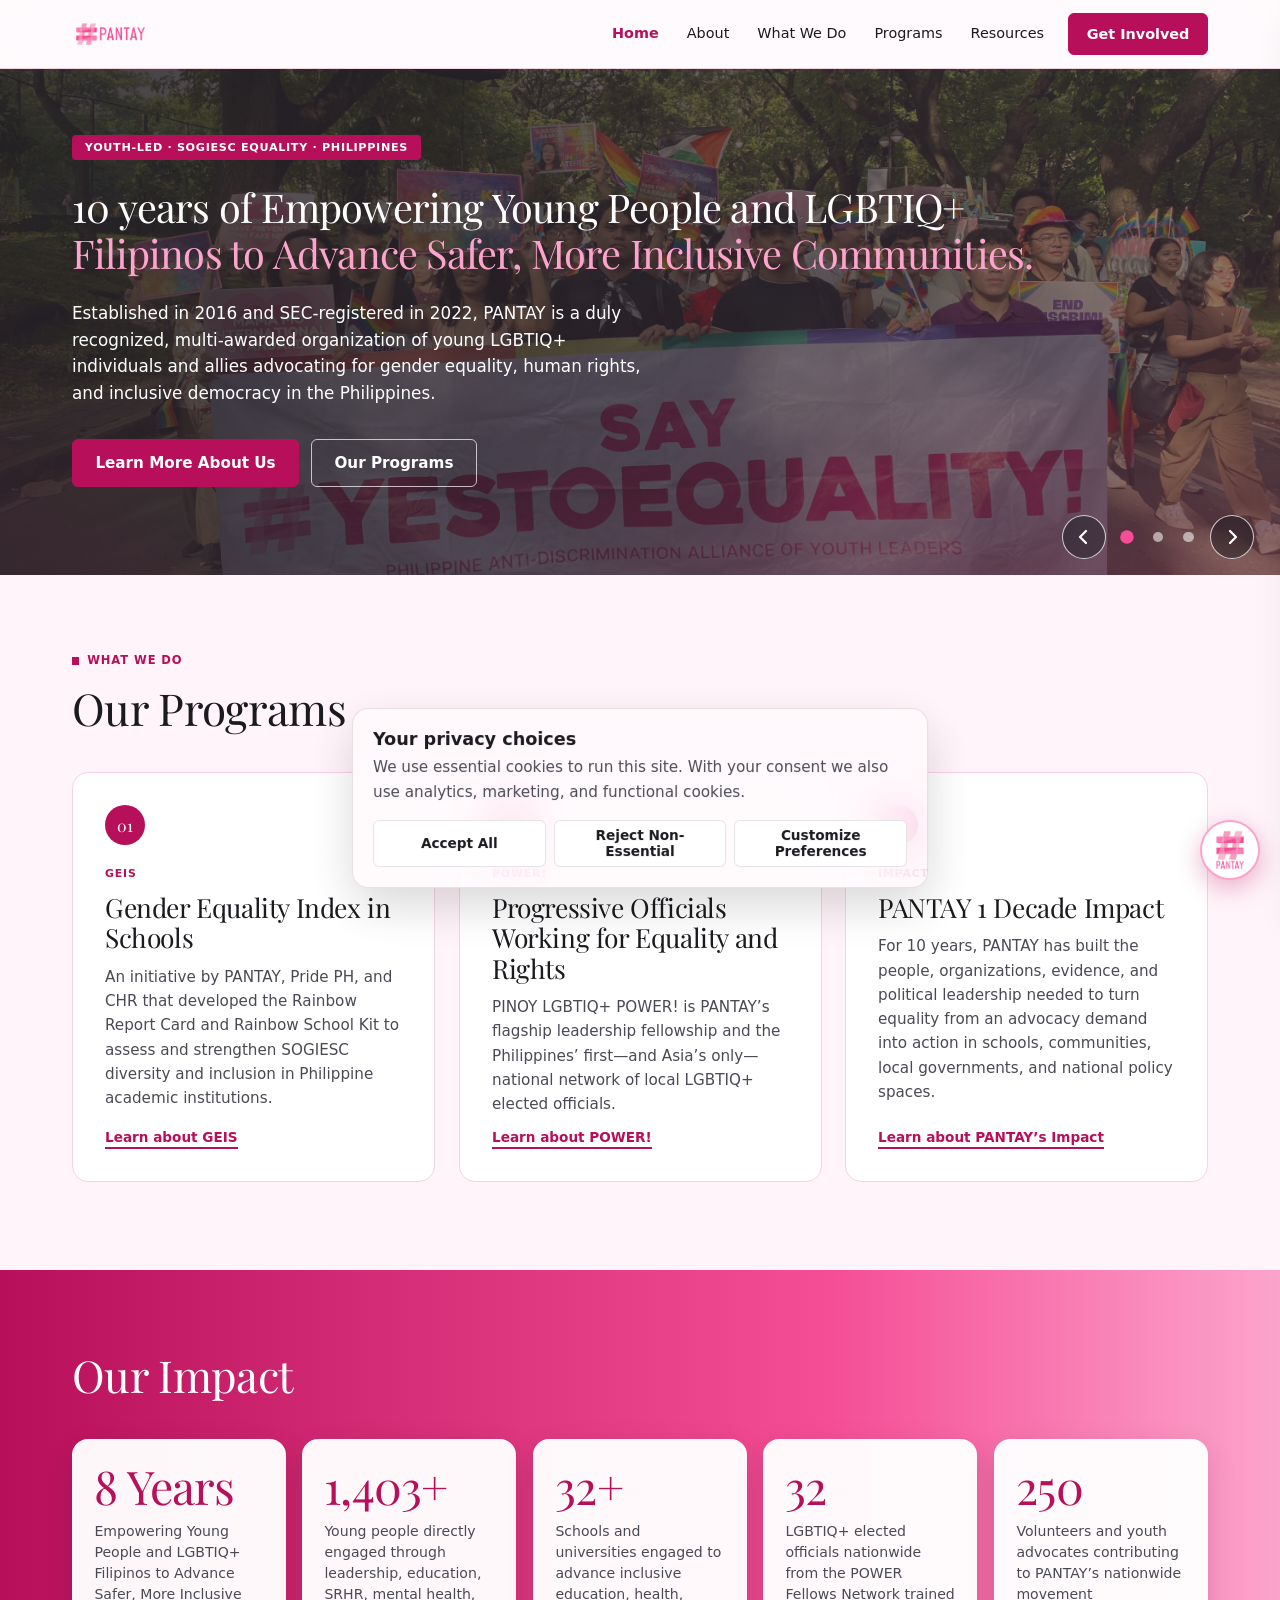
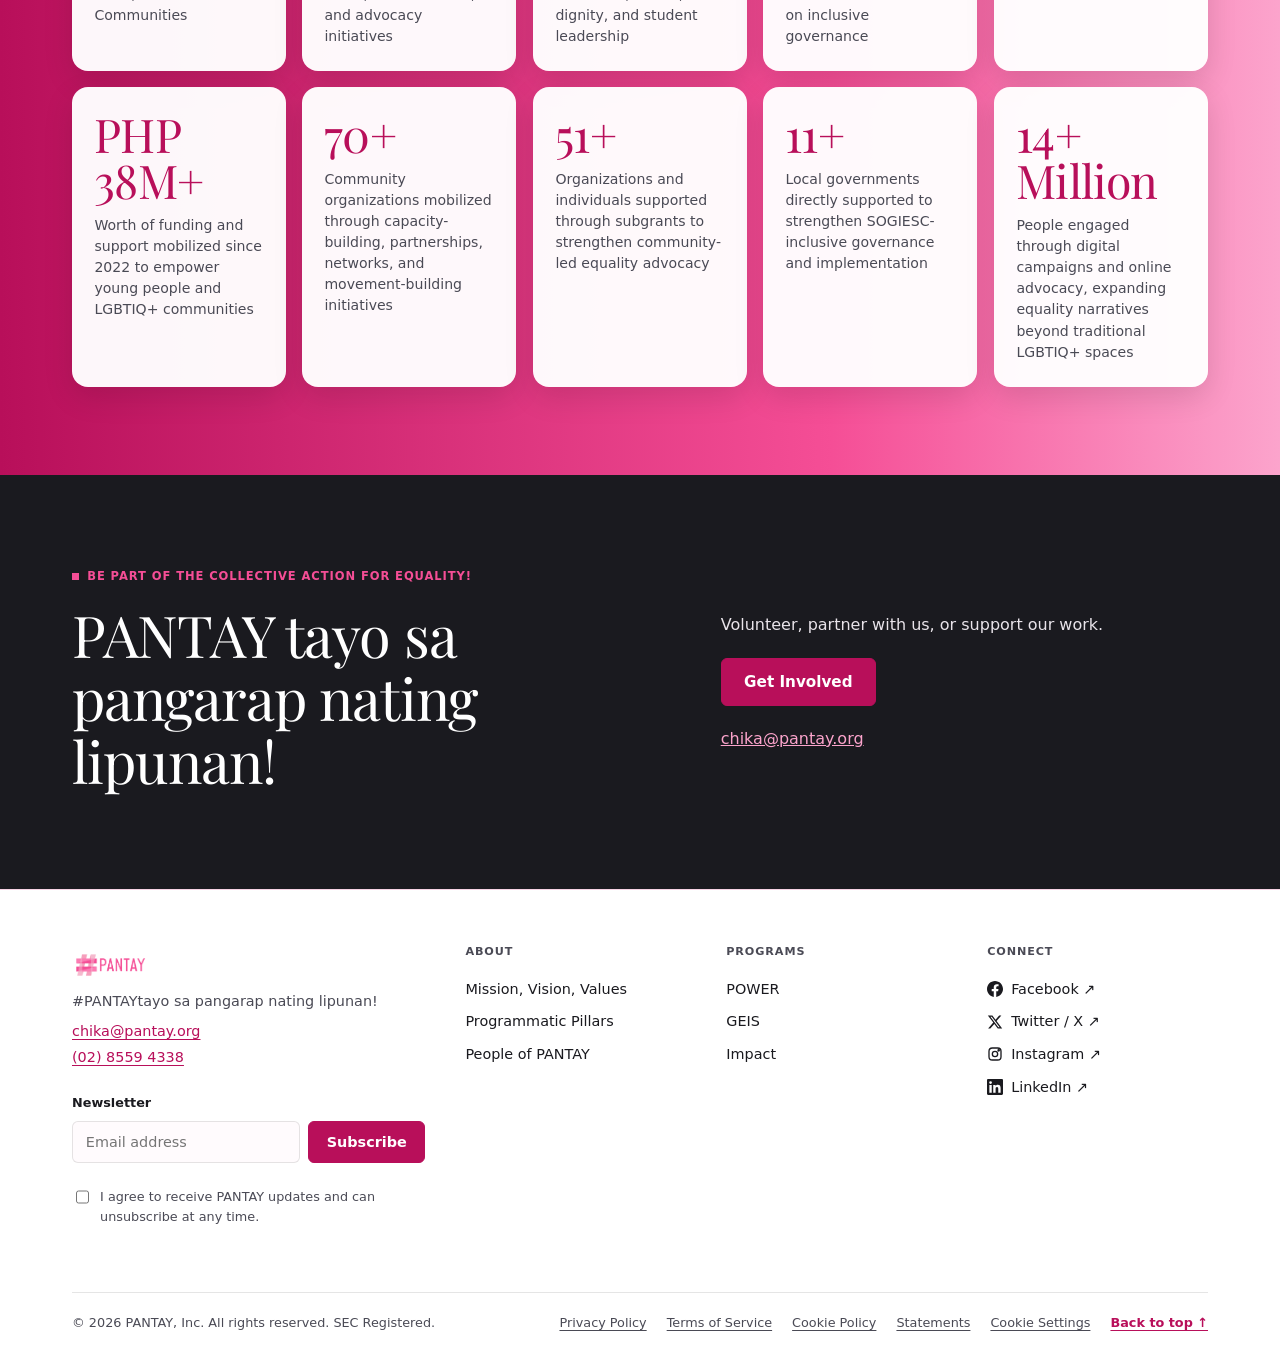
==== commit 520c1f57: "Add new pages and update site structure" ====
--- a/index.html
+++ b/index.html
@@ -44,7 +44,7 @@
   </div>
   <div class="wrap">
     <p class="hero-tag">Youth-Led · SOGIESC Equality · Philippines</p>
-    <h1 id="h1">10 years of Empowering Young People and LGBTIQ+ <span>Filipinos to Advance Safer, More Inclusive Communities.</span></h1>
+    <h1 id="h1"><span class="l1">10 years of Empowering Young People and LGBTIQ+</span> <span class="l2">Filipinos to Advance Safer, More Inclusive Communities.</span></h1>
     <p class="lede">Established in 2016 and SEC-registered in 2022, PANTAY is a duly recognized, multi-awarded organization of young LGBTIQ+ individuals and allies advocating for gender equality, human rights, and inclusive democracy in the Philippines.</p>
     <div class="cta"><a class="btn primary" href="about.html">Learn More About Us</a><a class="btn ghost" href="#programs">Our Programs</a></div>
   </div>
--- a/styles.css
+++ b/styles.css
@@ -86,7 +86,11 @@
 .hero-ctl .dot::before{content:"";width:.65rem;height:.65rem;border-radius:50%;background:rgba(255,255,255,.55);transition:transform var(--press) ease-out,background-color .2s}
 .hero-ctl .dot[aria-current=true]::before{background:var(--pink);transform:scale(1.35)}
 .hero-tag{display:inline-block;background:var(--magenta);color:#fff;padding:.45rem .8rem;border-radius:4px;font:800 .7rem/1 var(--sans);letter-spacing:.06em;text-transform:uppercase;margin:0 0 1.5rem}
-.hero-bg h1 span{display:block;color:var(--pink-soft)}
+/* Hero headline: two lines on desktop and tablet (line 1 white, line 2 pink).
+   If line 2 still wraps on your screen, lower the 3.1vw or the 2.5rem cap. */
+.hero-bg h1{max-width:none;font-size:clamp(1.7rem,3.1vw,2.5rem);line-height:1.15;letter-spacing:-.02em}
+.hero-bg h1 .l1,.hero-bg h1 .l2{display:block}
+.hero-bg h1 .l2{color:var(--pink-soft)}
 .hero-bg .lede{max-width:36rem;margin:1.5rem 0 2rem;font-size:1.05rem;color:#fff}
 .cta{display:flex;flex-wrap:wrap;gap:.75rem}
 
--- a/pages.css
+++ b/pages.css
@@ -74,4 +74,18 @@
 .fld input:focus-visible,.fld textarea:focus-visible{outline:none;border-color:var(--magenta);box-shadow:0 0 0 3px rgba(252,164,204,.55)}
 .fld [aria-invalid=true]{border-color:#8A0A42;box-shadow:0 0 0 1px #8A0A42}
 .pform .btn{justify-self:start}
-#pf-msgout{font-weight:700;font-size:.9rem;margin:.25rem 0 0}+#pf-msgout{font-weight:700;font-size:.9rem;margin:.25rem 0 0}
+
+/* ===== FIXES + PHOTO SLOTS ===== */
+/* .art in styles.css zeroed the side padding that .wrap sets */
+.wrap.art{padding-left:1.5rem;padding-right:1.5rem}
+.split{display:grid;gap:2rem;align-items:center}
+@media (min-width:56rem){.split{grid-template-columns:1.2fr 1fr;gap:3.5rem}}
+.split .art-photo{margin:0}
+.strip{display:grid;gap:1rem}
+@media (min-width:45rem){.strip{grid-template-columns:repeat(3,1fr)}}
+.strip .art-photo{margin:0;border-radius:14px}
+.pil .art-photo{border-radius:14px;margin-bottom:1.5rem}
+.story.news .ph-link{display:block;border-radius:12px}
+.story.news .meta{margin-bottom:.9rem}
+.more-link{display:inline-block;padding-bottom:.15rem;border-bottom:2px solid var(--magenta);color:var(--magenta);font:700 .85rem var(--sans);text-decoration:none}
